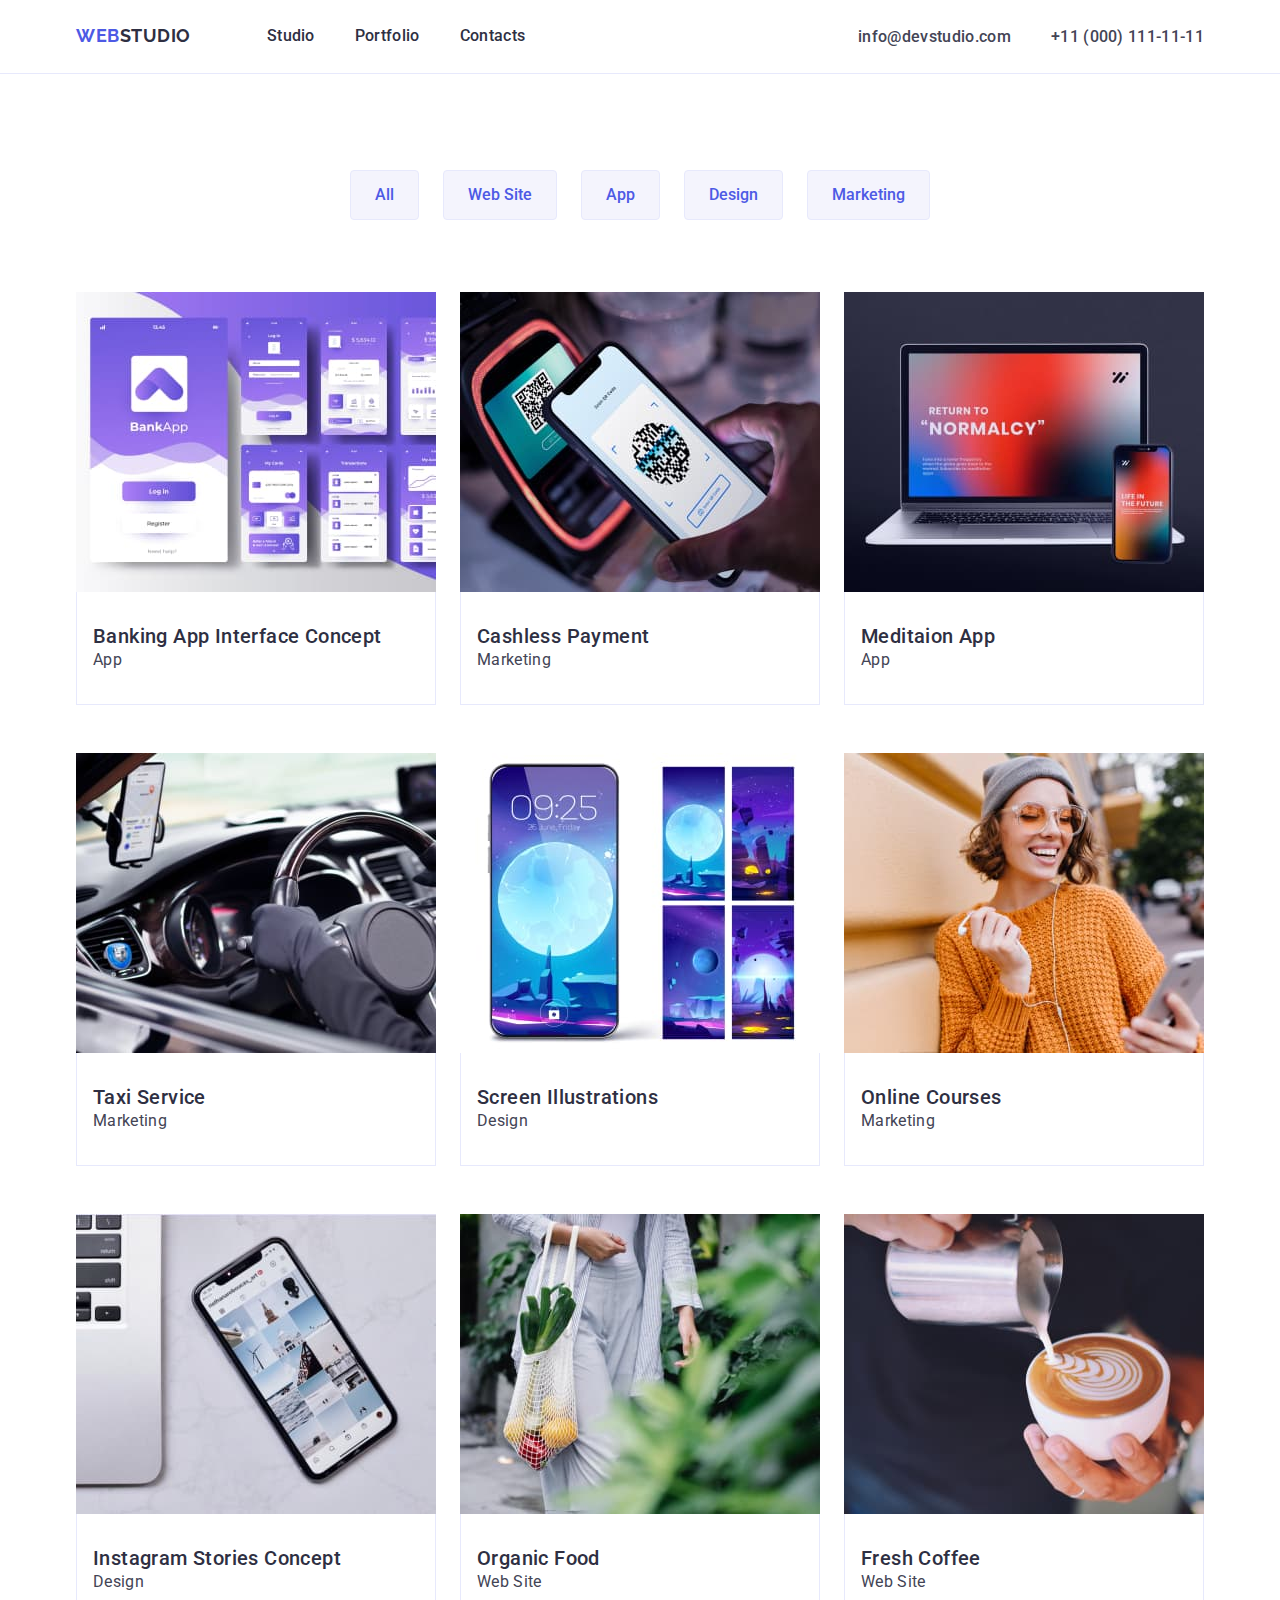
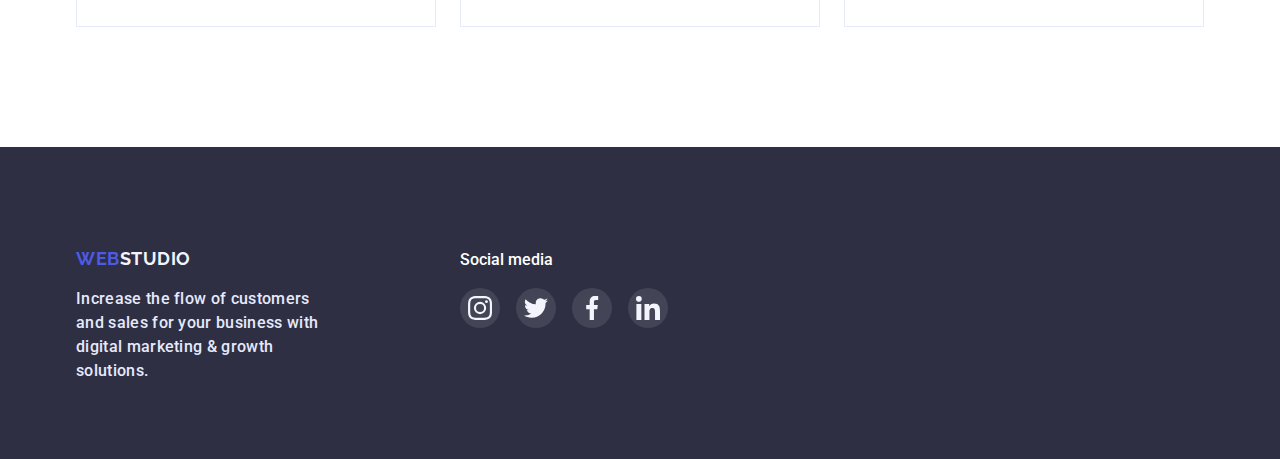
==== portfolio.html @ a1a96605 "add 4 hm" ====
<!DOCTYPE html>
<html lang="en">
  <head>
    <meta charset="UTF-8" />
    <meta http-equiv="X-UA-Compatible" content="IE=edge" />
    <meta name="viewport" content="width=device-width, initial-scale=1.0" />
    <title>home work</title>
    <link rel="preconnect" href="https://fonts.googleapis.com" />
    <link rel="preconnect" href="https://fonts.gstatic.com" crossorigin />
    <link
      href="https://fonts.googleapis.com/css2?family=Raleway:wght@700&family=Roboto:wght@400;500;700;900&display=swap"
      rel="stylesheet"
    />
    <link
      rel="stylesheet"
      href="https://cdn.jsdelivr.net/npm/modern-normalize@1.1.0/modern-normalize.min.css"
    />
    <link rel="stylesheet" href="./css/styles.css" />
  </head>

  <body>
    <header class="header">
      <div class="container flex">
        <nav class="flex">
          <a href="./index.htm" class="link logo"
            ><span class="brand-logo">Web</span>Studio</a
          >
          <ul class="header-list list flex">
            <li class="header-item">
              <a href="./index.htm" class="link link-nav">Studio</a>
            </li>
            <li class="header-item">
              <a href="./portfolio.html" class="link link-nav">Portfolio</a>
            </li>
            <li class="header-item">
              <a href="#" class="link link-nav">Contacts</a>
            </li>
          </ul>
        </nav>
        <ul class="header-contact list flex">
          <li class="header-contact-item">
            <a href="mailto:info@devstudio.com" class="link-mail link"
              >info@devstudio.com</a
            >
          </li>
          <li class="header-contact-item">
            <a href="tel:+110001111111" class="link-tel link"
              >+11 (000) 111-11-11</a
            >
          </li>
        </ul>
      </div>
    </header>
    <main>
      <section class="section-portfolio">
        <div class="container">
          <h1 class="visually-hidden">Portfolio</h1>
          <ul class="list flex gap filter-list">
            <li>
              <button type="button" class="button-filter">All</button>
            </li>
            <li>
              <button type="button" class="button-filter">Web Site</button>
            </li>
            <li>
              <button type="button" class="button-filter">App</button>
            </li>
            <li>
              <button type="button" class="button-filter">Design</button>
            </li>
            <li>
              <button type="button" class="button-filter">Marketing</button>
            </li>
          </ul>

          <ul class="list flex gallery-portfolio">
            <li class="portfolio-item">
              <a class="link" href="#">
                <img src="./images/portfolio1.jpg" alt="app" />
                <div class="portfolio-caption">
                  <h2 class="pic-title">Banking App Interface Concept</h2>
                  <p class="pic-text">App</p>
                </div>
              </a>
            </li>

            <li class="portfolio-item">
              <a class="link" href="#">
                <img src="./images/portfolio2.jpg" alt="phone" />
                <div class="portfolio-caption">
                  <h2 class="pic-title">Cashless Payment</h2>
                  <p class="pic-text">Marketing</p>
                </div>
              </a>
            </li>
            <li class="portfolio-item">
              <a class="link" href="#">
                <img src="./images/potfolio3.jpg" alt="laptop and phone" />
                <div class="portfolio-caption">
                  <h2 class="pic-title">Meditaion App</h2>
                  <p class="pic-text">App</p>
                </div>
              </a>
            </li>
            <li class="portfolio-item">
              <a class="link" href="#">
                <img src="./images/portfolio4.jpg" alt="driver" />
                <div class="portfolio-caption">
                  <h2 class="pic-title">Taxi Service</h2>
                  <p class="pic-text">Marketing</p>
                </div>
              </a>
            </li>
            <li class="portfolio-item">
              <a class="link" href="#">
                <img src="./images/portfolio5.jpg" alt="phone screen" />
                <div class="portfolio-caption">
                  <h2 class="pic-title">Screen Illustrations</h2>
                  <p class="pic-text">Design</p>
                </div>
              </a>
            </li>
            <li class="portfolio-item">
              <a class="link" href="#">
                <img src="./images/portfolio6.jpg" alt="smile girl" />
                <div class="portfolio-caption">
                  <h2 class="pic-title">Online Courses</h2>
                  <p class="pic-text">Marketing</p>
                </div>
              </a>
            </li>
            <li class="portfolio-item">
              <a class="link" href="#">
                <img src="./images/portfolio7.jpg" alt="mobile phone" />
                <div class="portfolio-caption">
                  <h2 class="pic-title">Instagram Stories Concept</h2>
                  <p class="pic-text">Design</p>
                </div>
              </a>
            </li>
            <li class="portfolio-item">
              <a class="link" href="#">
                <img src="./images/portfolio8.jpg" alt="grocery bag" />
                <div class="portfolio-caption">
                  <h2 class="pic-title">Organic Food</h2>
                  <p class="pic-text">Web Site</p>
                </div>
              </a>
            </li>
            <li class="portfolio-item">
              <a class="link" href="#">
                <img src="./images/portfolio9.jpg" alt="coffee" />
                <div class="portfolio-caption">
                  <h2 class="pic-title">Fresh Coffee</h2>
                  <p class="pic-text">Web Site</p>
                </div>
              </a>
            </li>
          </ul>
        </div>
      </section>
    </main>
    <!-- --------------------FOOTER--------------- -->
    <footer class="footer">
      <div class="container flex">
        <div>
          <a href="./index.htm" class="link logo"
            ><span class="brand-logo">Web</span
            ><span class="logo-bot">Studio</span></a
          >
          <p class="footer-text">
            Increase the flow of customers and sales for your business with
            digital marketing & growth solutions.
          </p>
        </div>
        <div class="footer-right">
          <p class="footer-social">Social media</p>
          <ul class="list flex footer-right-list">
            <li class="footer-item flex">
              <a href="#" class="footer-link-icon">
                <svg class="footer-icon" width="24" height="24">
                  <use href="./images/symbol-defs.svg#icon-instagram"></use>
                </svg>
              </a>
            </li>

            <li class="flex footer-item">
              <a href="#" class="footer-link-icon">
                <svg class="footer-icon" width="24" height="24">
                  <use href="./images/symbol-defs.svg#icon-twitter"></use>
                </svg>
              </a>
            </li>

            <li class="flex footer-item">
              <a href="#" class="footer-link-icon">
                <svg class="footer-icon" width="24" height="24">
                  <use href="./images/symbol-defs.svg#icon-facebook"></use>
                </svg>
              </a>
            </li>

            <li class="flex footer-item">
              <a href="#" class="footer-link-icon">
                <svg class="footer-icon" width="24" height="24">
                  <use href="./images/symbol-defs.svg#icon-linkedin"></use>
                </svg>
              </a>
            </li>
          </ul>
        </div>
      </div>
    </footer>
  </body>
</html>
---- css/styles.css ----
:root {
  --brand-color: #4d5ae5;
  --dark-color: #2e2f42;
  --success-color: #31d0aa;
  --text-color: #434455;
  --subtle-color: #8e8f99;
  --accent-color: #e7e9fc;
  --light-color: #f4f4fd;
  --white-color: #ffffff;
  --press-color: #404bbf;
}

body {
  font-family: "Roboto", sans-serif;
  background-color: var(--white-color);
}

.list {
  list-style: none;
  padding: 0;
  margin: 0;
}

.link {
  text-decoration: none;
}

.visually-hidden {
  position: absolute;
  width: 1px;
  height: 1px;
  margin: -1px;
  border: 0;
  padding: 0;
  white-space: nowrap;
  clip-path: inset(100%);
  clip: rect(0 0 0 0);
  overflow: hidden;
}
h1,
h2,
h3,
p,
ul,
ol {
  margin: 0px;
}

img {
  display: block;
}

.flex {
  display: flex;
}

.gap {
  gap: 24px;
}

.button {
  cursor: pointer;
}

.container {
  margin-right: auto;
  margin-left: auto;
  width: 1158px;
  padding-left: 15px;
  padding-right: 15px;
  align-items: baseline;
  /* outline: 2px solid tomato; */
}
/* ----------------------HEADER */

.header {
  padding-top: 24px;
  padding-bottom: 24px;
  border-bottom: 1px solid #e7e9fc;
}

.brand-logo {
  color: var(--brand-color);
}

.logo {
  font-family: "Raleway", sans-serif;
  font-weight: 700;
  font-size: 18px;
  line-height: 1.33;
  display: flex;
  align-items: center;
  letter-spacing: 0.03em;
  text-transform: uppercase;
  color: var(--dark-color);
}

.link-nav {
  font-weight: 500;
  font-size: 16px;
  line-height: 1.5;
  letter-spacing: 0.02em;
  color: var(--dark-color);
}

.link-mail {
  font-weight: 500;
  font-size: 16px;
  line-height: 1.5;
  letter-spacing: 0.02em;
  color: var(--text-color);
}

.link-nav:hover,
.link-nav:focus,
.link-mail:hover,
.link-mail:focus {
  color: var(--brand-color);
}

.link-tel {
  font-weight: 500;
  font-size: 16px;
  line-height: 1.5;
  letter-spacing: 0.02em;
  color: var(--text-color);
}

.link-tel:hover,
.link-tel:focus {
  color: var(--brand-color);
}

.header-list {
  margin-left: 76px;
  gap: 40px;
}

.header-contact {
  margin-left: auto;
  gap: 40px;
}

/*--------------- hero */
.hero {
  background-color: var(--dark-color);
  text-align: center;

  padding-top: 188px;
  padding-bottom: 188px;
}

.hero-title {
  font-weight: 700;
  font-size: 56px;
  line-height: 1.07;
  letter-spacing: 0.02em;
  color: var(--white-color);

  max-width: 496px;
  margin-right: auto;
  margin-left: auto;
  margin-bottom: 48px;
}

.button-hero {
  font-family: inherit;
  font-weight: 500;
  font-size: 16px;
  line-height: 1.18;
  display: inline-block;
  align-items: center;
  letter-spacing: 0.04em;
  color: var(--white-color);
  cursor: pointer;
  background-color: var(--brand-color);
  border: none;

  box-shadow: 0px 4px 4px rgba(0, 0, 0, 0.15);
  border-radius: 4px;
  padding: 16px 32px;
}

.button-hero:hover,
.button-hero:focus {
  background-color: #404bbf;
}

.overlay {
  max-width: 1440px;
  height: 600px;
  margin-left: auto;
  margin-right: auto;
  background-image: linear-gradient(
      to right,
      rgba(46, 47, 66, 0.7),
      rgba(46, 47, 66, 0.7)
    ),
    url(../images/hero.jpg);
  background-repeat: no-repeat;
  background-size: cover;
  background-position: center;
}
/* -----------------SECTION METHODS */

.method {
  padding-top: 120px;
  padding-bottom: 120px;
}

.methods-title {
  font-weight: 500;
  font-size: 20px;
  line-height: 1.2;
  letter-spacing: 0.02em;
  color: var(--dark-color);

  margin-top: 0px;
  margin-bottom: 8px;
}

.methods-text {
  font-weight: 400;
  font-size: 16px;
  line-height: 1.5;
  letter-spacing: 0.02em;
  color: var(--text-color);
}

.method-list {
  flex-basis: calc((100% - 24px * 3) / 4);
}

/* .method-item {
    width: 264px;
    
  } */

.item-antenna {
  display: flex;
  background-color: var(--light-color);
  width: 264px;
  height: 112px;
  align-content: center;
  justify-content: center;
  flex-wrap: wrap;
  margin-bottom: 8px;
}
/* .method-item::before {
  display: inline-block;
  content: "";
  width: 264px;
  height: 112px;
  /* background-image: url(../images/Feature\ 1.png); */
/* background-repeat: no-repeat; */
/* background-size: contain; */
/* background-position: central;
  background-color: var(--light-color); */
/* outline: 2px solid tomato; */
/* } */

/* .item-antenna::before {
  background-image: url(../images/Feature\ 1.png);
} */

/* .item-cloc::before {
  background-image: url(../images/Feature\ 2.png);
} */

/* .item-computer::before {
  background-image: url(../images/Feature\ 3.png);
} */

/* .item-spaceman::before {
  background-image: url(../images/Feature\ 4.png);
}  */
/* ---------------- SECTION GALLERY */

.gallery-title {
  font-weight: 700;
  font-size: 36px;
  line-height: 1.11;
  text-align: center;
  letter-spacing: 0.02em;
  text-transform: capitalize;
  color: var(--dark-color);
  margin-bottom: 72px;

  flex-basis: calc((100% - 24px * 3) / 4);
}

.gallery {
  padding-bottom: 120px;
}

/*---------------------- our team  */
.team {
  background-color: var(--light-color);

  padding-top: 120px;
  padding-bottom: 120px;
}

.team-title {
  font-weight: 500;
  font-size: 36px;
  line-height: 1.11;
  text-align: center;
  letter-spacing: 0.02em;

  color: var(--dark-color);
  margin-bottom: 72px;
}

.team-name {
  font-weight: 500;
  font-size: 20px;
  line-height: 1.2;
  text-align: center;
  letter-spacing: 0.02em;
  color: var(--dark-color);

  margin-bottom: 8px;
  padding-top: 32px;
}

.team-position {
  font-weight: 500;
  font-size: 16px;
  line-height: 1.5;
  text-align: center;
  letter-spacing: 0.02em;
  color: var(--text-color);
}
.team-item {
  background-color: var(--white-color);
  border-radius: 0px 0px 4px 4px;
  padding-bottom: 32px;
  box-shadow: 0px 1px 6px rgba(46, 47, 66, 0.08),
    0px 1px 1px rgba(46, 47, 66, 0.16), 0px 2px 1px rgba(46, 47, 66, 0.08);
}

.team-link-icon {
  display: flex;
  justify-content: center;
  align-items: center;
  background-color: var(--brand-color);
  border-radius: 50%;
  width: 40px;
  height: 40px;
}

.center {
  justify-content: center;
}

.team-link-icon:hover,
.team-link-icon:focus {
  background-color: var(--press-color);
}

.social-team-list {
  margin-top: 8px;
  justify-content: center;
  display: flex;
  gap: 24px;
}

/* .team-icon {
  margin-top: 12px;
  margin-left: 12px;
} */

/* -----------------------CUSTOMERS */
.customers {
  padding-top: 130px;
  padding-bottom: 120px;
}
.customers-title {
  margin-bottom: 72px;

  font-family: "Roboto", sans-serif;
  font-weight: 700;
  font-size: 36px;
  line-height: 1.11;
  letter-spacing: 2%;
  text-align: center;
}

.customers-item {
  width: 168px;
  height: 88px;

  border: 1px solid var(--subtle-color);
  border-radius: 4px;
  background-color: var(--white-color);

  /* display: flex;
  align-content: center;
  justify-content: center;
  flex-wrap: wrap; */
}

.customers-link {
  display: flex;
  align-content: center;
  justify-content: center;
  flex-wrap: wrap;
  width: 168px;
  height: 88px;
  fill: var(--subtle-color);
}

.customers-item:hover,
.customers-item:focus {
  border: 1px solid var(--press-color);
}

.customers-link:hover,
.customers-link:focus {
  fill: var(--press-color);
}

/*-------------- footer */

.footer {
  background-color: var(--dark-color);
  padding-top: 100px;
  padding-bottom: 100px;
}

.footer-text {
  font-weight: 500;
  font-size: 16px;
  line-height: 1.5;
  letter-spacing: 0.02em;
  color: var(--accent-color);
  width: 264px;
  height: 72px;

  margin-top: 16px;
}

.logo-bot {
  color: var(--light-color);
}

.footer-social {
  font-family: "Roboto", sans-serif;
  font-weight: 500;
  font-size: 16px;
  line-height: 1.5;
  letter-spacing: 2%;
  color: #ffffff;
  width: 96px;
  height: 24px;
  margin-bottom: 16px;
}

.footer-right {
  margin-left: 120px;
  width: 208px;
  height: 80px;
}

.footer-right-list {
  gap: 16px;
}

.footer-link-icon {
  display: flex;
  justify-content: center;
  align-items: center;
  width: 40px;
  height: 40px;
  background-color: rgba(255, 255, 255, 0.1);
  border-radius: 50%;
}

.footer-link-icon:hover,
.footer-link-icon:focus {
  background-color: var(--success-color);
}

/* .footer-icon {
  margin-left: 8px;
  margin-top: 8px;
} */

/* ----------------------portfolio page  */
.button-filter {
  background: var(--light-text);

  border-radius: 4px;
  font-family: "Roboto", sans-serif;
  font-weight: 500;
  font-size: 16px;
  line-height: 1.5;
  color: var(--brand-color);
  cursor: pointer;

  background: var(--light-color);
  border: 1px solid var(--accent-color);

  padding: 12px 24px;
}

.button-filter:hover,
.button-filter:focus {
  background-color: var(--press-color);
  color: var(--white-color);
  border: 1px solid var(--press-color);
  box-shadow: 0px 3px 1px rgba(0, 0, 0, 0.1), 0px 2px 1px rgba(0, 0, 0, 0.08),
    0px 2px 2px rgba(0, 0, 0, 0.12);
}

.pic-title {
  font-weight: 500;
  font-size: 20px;
  line-height: 1.2;
  letter-spacing: 0.02em;
  color: var(--dark-color);
}

.pic-text {
  font-weight: 400;
  font-size: 16px;
  line-height: 24px;
  letter-spacing: 0.02em;
  color: var(--text-color);
}

.portfolio-caption {
  padding: 32px 0px;
  border: 1px solid var(--accent-color);
  border-top: none;
  padding-left: 16px;
}

.filter-list {
  justify-content: center;

  margin-bottom: 72px;
}

.gallery-portfolio {
  flex-wrap: wrap;
  flex-basis: calc((100% - 24px * 8) / 9);
  column-gap: 24px;
  row-gap: 48px;
}

.section-portfolio {
  padding-top: 96px;
  padding-bottom: 120px;
}

.portfolio-item:hover,
.portfolio-item:focus {
  box-shadow: 0px 1px 6px rgba(46, 47, 66, 0.08),
    0px 1px 1px rgba(46, 47, 66, 0.16), 0px 2px 1px rgba(46, 47, 66, 0.08);
}
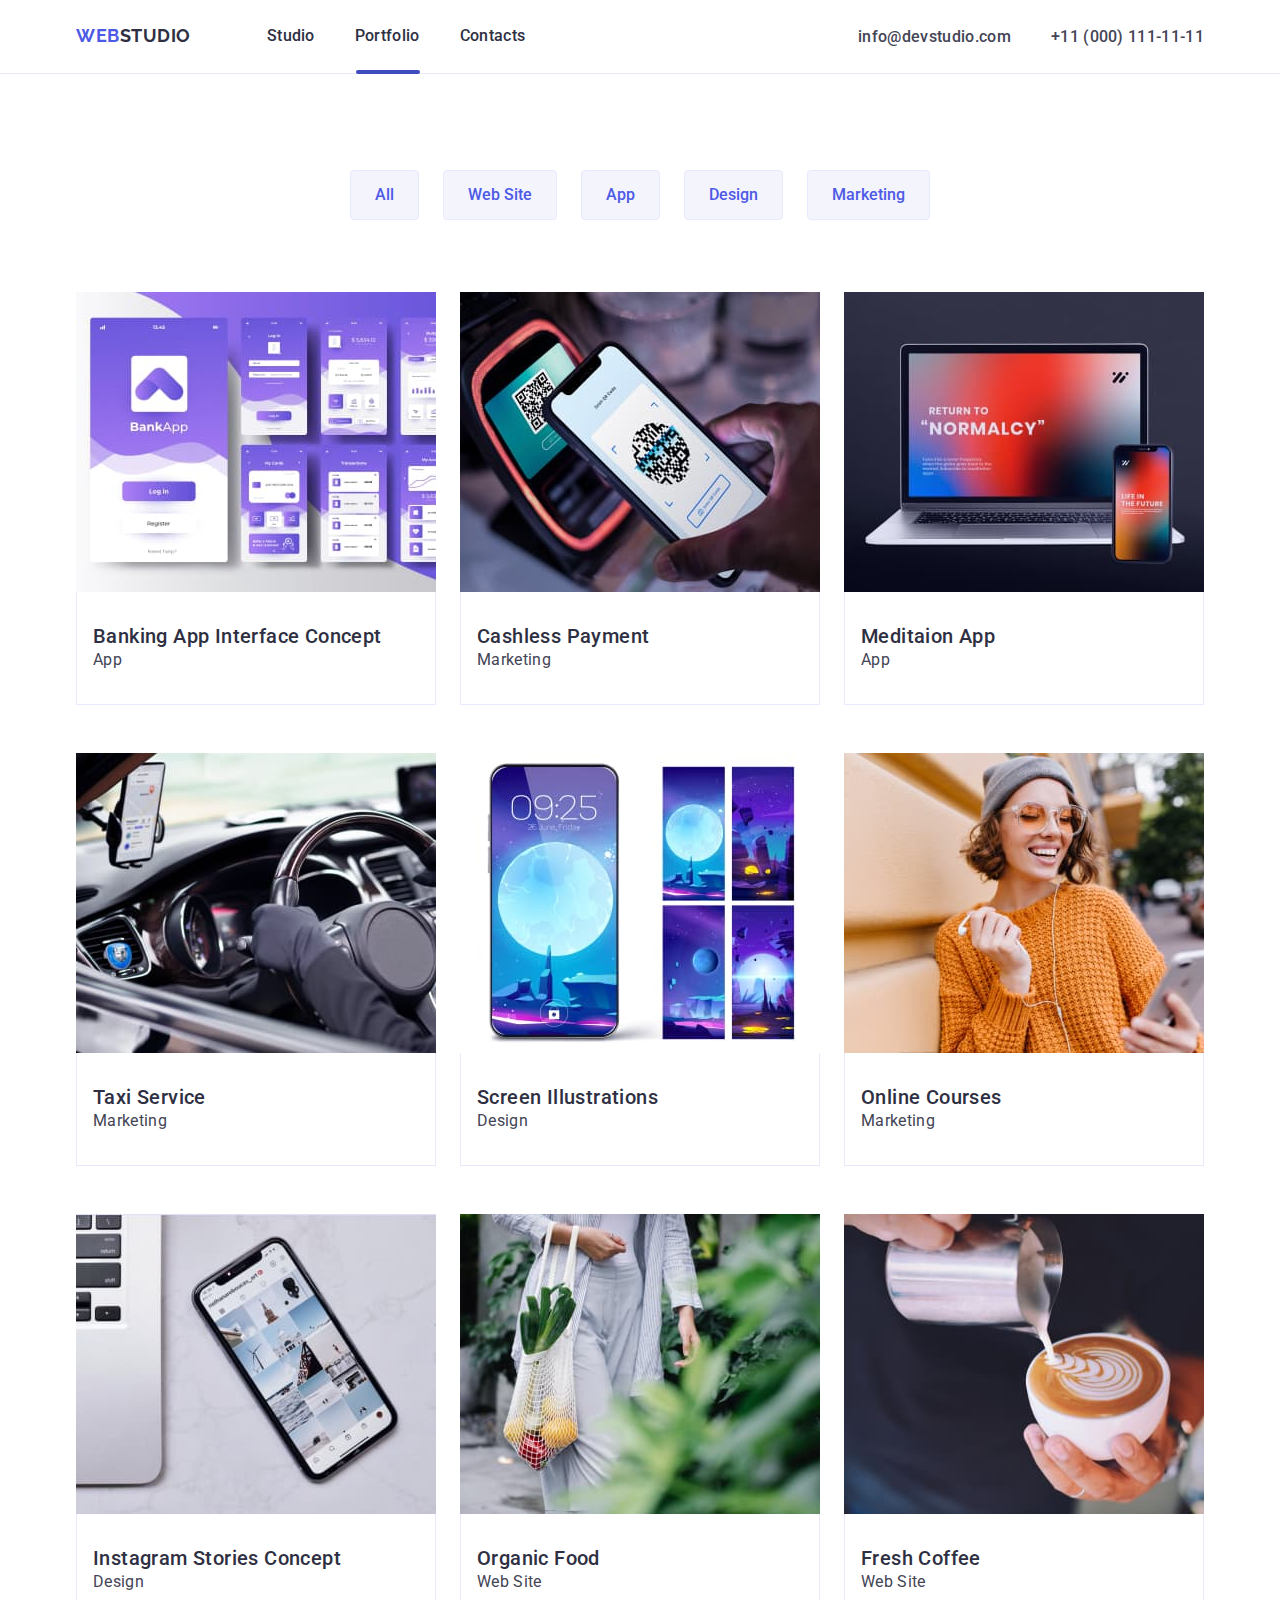
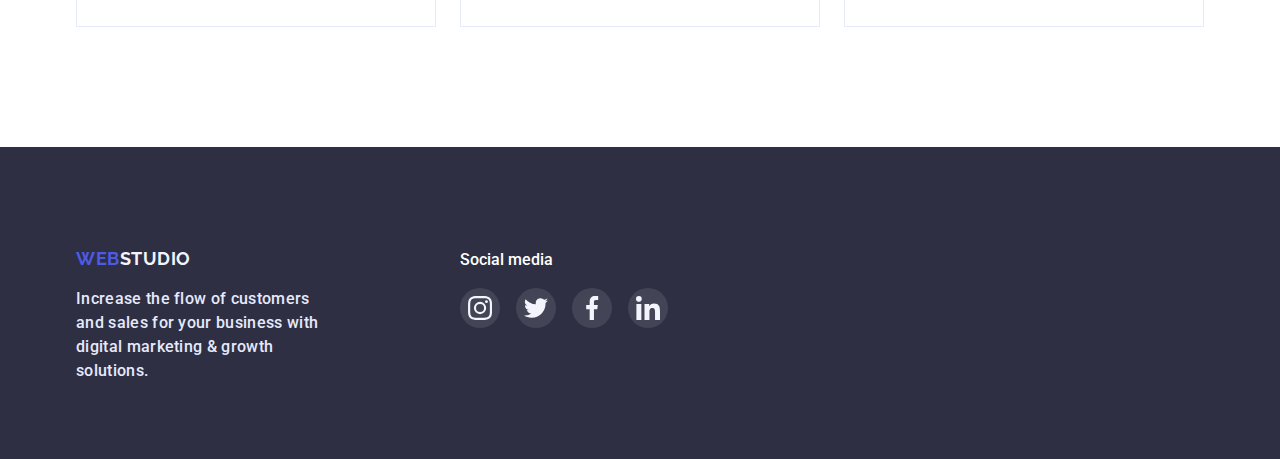
==== commit 34ea2372: "add after portfolio" ====
--- a/portfolio.html
+++ b/portfolio.html
@@ -30,7 +30,7 @@
               <a href="./index.htm" class="link link-nav">Studio</a>
             </li>
             <li class="header-item">
-              <a href="./portfolio.html" class="link link-nav">Portfolio</a>
+              <a href="./portfolio.html" class="link link-nav portfolio">Portfolio</a>
             </li>
             <li class="header-item">
               <a href="#" class="link link-nav">Contacts</a>
--- a/css/styles.css
+++ b/css/styles.css
@@ -101,6 +101,8 @@
   line-height: 1.5;
   letter-spacing: 0.02em;
   color: var(--dark-color);
+
+  
 }
 
 .link-mail {
@@ -139,6 +141,34 @@
 .header-contact {
   margin-left: auto;
   gap: 40px;
+}
+
+.header-item {
+  position: relative;
+}
+
+.studio::after {
+  content: "";
+  height: 4px;
+  width: 48px;
+  background-color: var(--press-color);
+  position: absolute;
+  bottom: -26px;
+  right: 0px;
+
+  border-radius: 4px;
+}
+
+.portfolio::after {
+  content: "";
+  height: 4px;
+  width: 64px;
+  background-color: var(--press-color);
+  position: absolute;
+  bottom: -26px;
+  right: 0px;
+
+  border-radius: 4px;
 }
 
 /*--------------- hero */
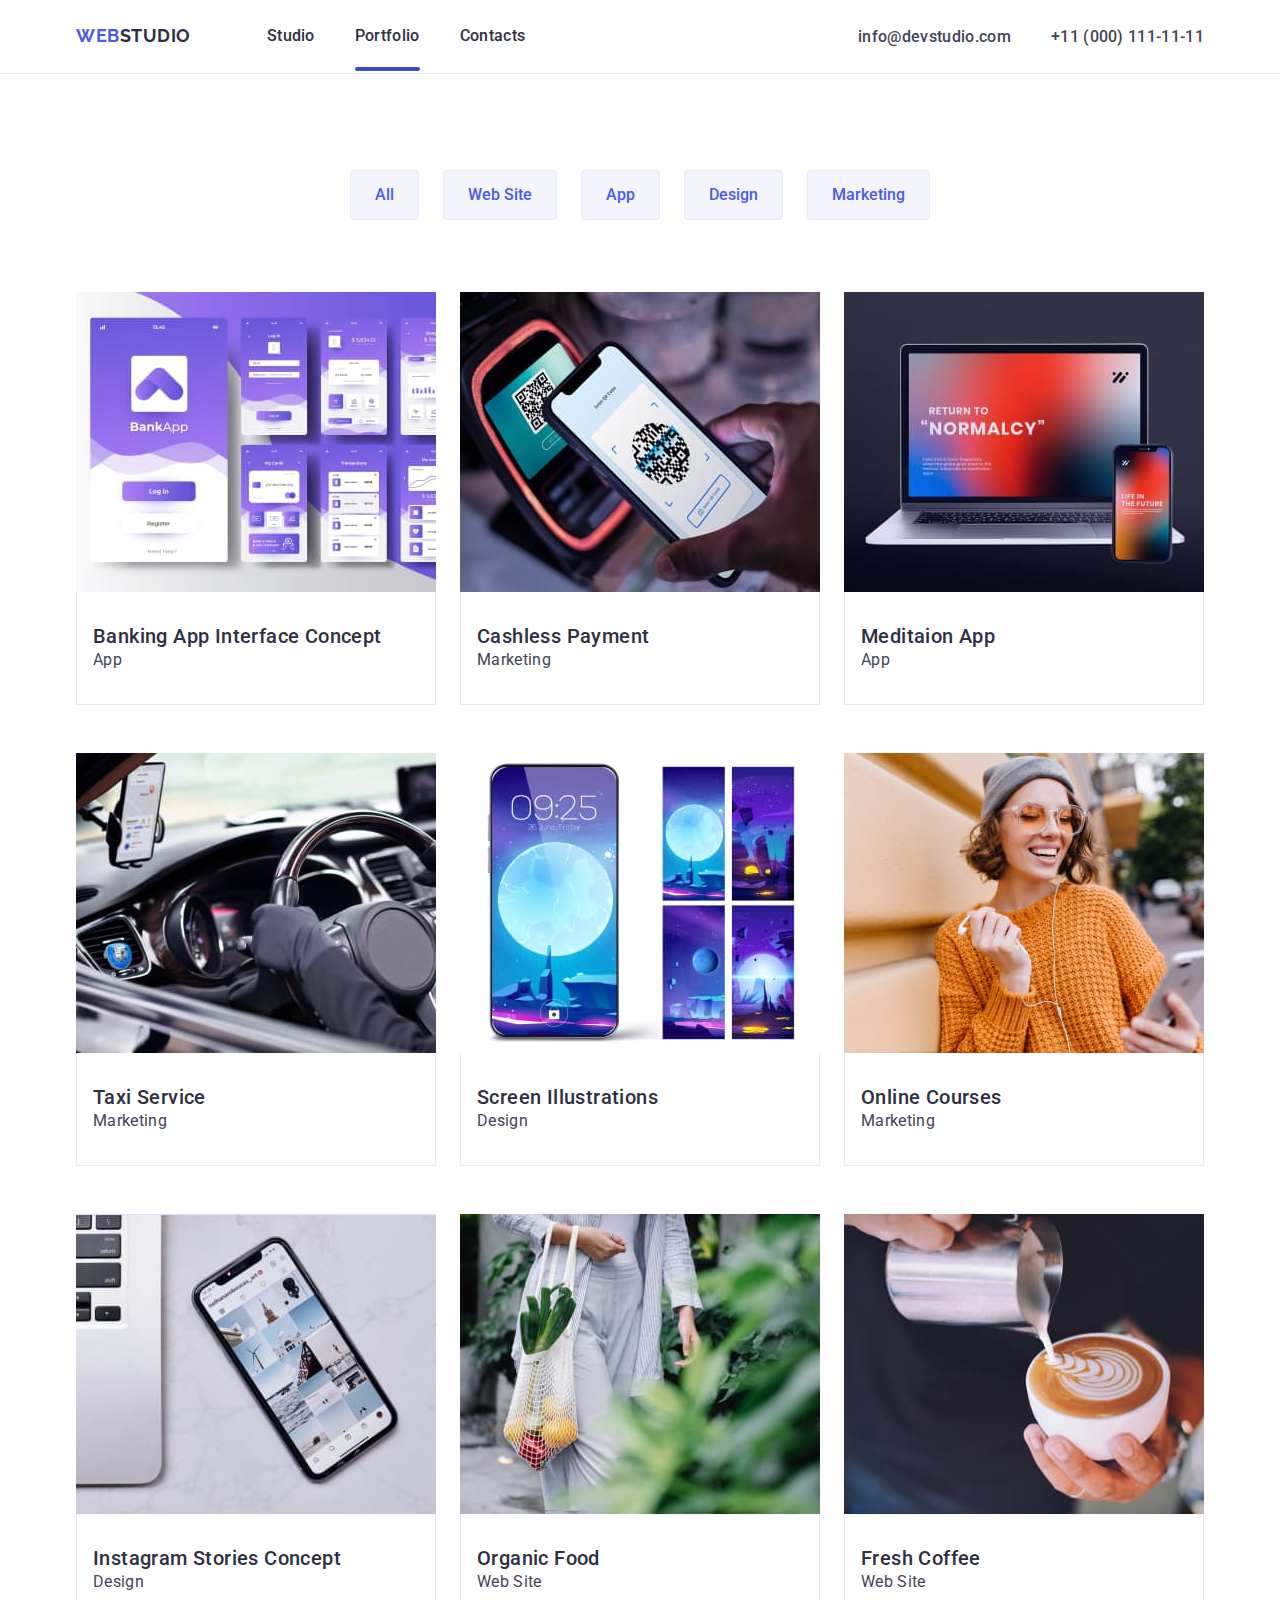
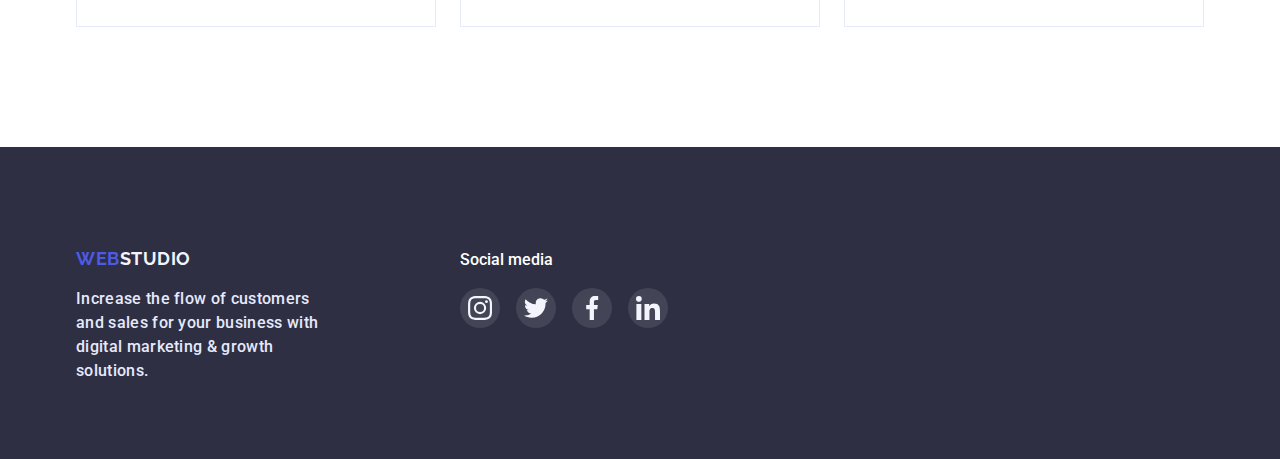
==== commit 6d98f0c5: "add cover text on portfolio" ====
--- a/portfolio.html
+++ b/portfolio.html
@@ -15,6 +15,11 @@
       rel="stylesheet"
       href="https://cdn.jsdelivr.net/npm/modern-normalize@1.1.0/modern-normalize.min.css"
     />
+    <link
+      rel="stylesheet"
+      href="https://cdnjs.cloudflare.com/ajax/libs/animate.css/4.1.1/animate.min.css"
+    />
+    <link href="https://unpkg.com/aos@2.3.1/dist/aos.css" rel="stylesheet" />
     <link rel="stylesheet" href="./css/styles.css" />
   </head>
 
@@ -30,7 +35,9 @@
               <a href="./index.htm" class="link link-nav">Studio</a>
             </li>
             <li class="header-item">
-              <a href="./portfolio.html" class="link link-nav portfolio">Portfolio</a>
+              <a href="./portfolio.html" class="link link-nav current"
+                >Portfolio</a
+              >
             </li>
             <li class="header-item">
               <a href="#" class="link link-nav">Contacts</a>
@@ -76,7 +83,15 @@
           <ul class="list flex gallery-portfolio">
             <li class="portfolio-item">
               <a class="link" href="#">
-                <img src="./images/portfolio1.jpg" alt="app" />
+                <div class="cover-wrap">
+                  <img src="./images/portfolio1.jpg" alt="app" width="360" />
+                  <p class="cover-text">
+                    14 Stylish and User-Friendly App Design Concepts · Task
+                    Manager App · Calorie Tracker App · Exotic Fruit Ecommerce
+                    App · Cloud Storage App
+                  </p>
+                </div>
+
                 <div class="portfolio-caption">
                   <h2 class="pic-title">Banking App Interface Concept</h2>
                   <p class="pic-text">App</p>
@@ -86,7 +101,15 @@
 
             <li class="portfolio-item">
               <a class="link" href="#">
-                <img src="./images/portfolio2.jpg" alt="phone" />
+                <div class="cover-wrap">
+                  <img src="./images/portfolio2.jpg" alt="phone" />
+                  <p class="cover-text">
+                    14 Stylish and User-Friendly App Design Concepts · Task
+                    Manager App · Calorie Tracker App · Exotic Fruit Ecommerce
+                    App · Cloud Storage App
+                  </p>
+                </div>
+
                 <div class="portfolio-caption">
                   <h2 class="pic-title">Cashless Payment</h2>
                   <p class="pic-text">Marketing</p>
@@ -95,7 +118,15 @@
             </li>
             <li class="portfolio-item">
               <a class="link" href="#">
-                <img src="./images/potfolio3.jpg" alt="laptop and phone" />
+                <div class="cover-wrap">
+                  <img src="./images/potfolio3.jpg" alt="laptop and phone" />
+                  <p class="cover-text">
+                    14 Stylish and User-Friendly App Design Concepts · Task
+                    Manager App · Calorie Tracker App · Exotic Fruit Ecommerce
+                    App · Cloud Storage App
+                  </p>
+                </div>
+
                 <div class="portfolio-caption">
                   <h2 class="pic-title">Meditaion App</h2>
                   <p class="pic-text">App</p>
@@ -104,7 +135,15 @@
             </li>
             <li class="portfolio-item">
               <a class="link" href="#">
-                <img src="./images/portfolio4.jpg" alt="driver" />
+                <div class="cover-wrap">
+                  <img src="./images/portfolio4.jpg" alt="driver" />
+                  <p class="cover-text">
+                    14 Stylish and User-Friendly App Design Concepts · Task
+                    Manager App · Calorie Tracker App · Exotic Fruit Ecommerce
+                    App · Cloud Storage App
+                  </p>
+                </div>
+
                 <div class="portfolio-caption">
                   <h2 class="pic-title">Taxi Service</h2>
                   <p class="pic-text">Marketing</p>
@@ -113,7 +152,15 @@
             </li>
             <li class="portfolio-item">
               <a class="link" href="#">
-                <img src="./images/portfolio5.jpg" alt="phone screen" />
+                <div class="cover-wrap">
+                  <img src="./images/portfolio5.jpg" alt="phone screen" />
+                  <p class="cover-text">
+                    14 Stylish and User-Friendly App Design Concepts · Task
+                    Manager App · Calorie Tracker App · Exotic Fruit Ecommerce
+                    App · Cloud Storage App
+                  </p>
+                </div>
+
                 <div class="portfolio-caption">
                   <h2 class="pic-title">Screen Illustrations</h2>
                   <p class="pic-text">Design</p>
@@ -122,7 +169,15 @@
             </li>
             <li class="portfolio-item">
               <a class="link" href="#">
-                <img src="./images/portfolio6.jpg" alt="smile girl" />
+                <div class="cover-wrap">
+                  <img src="./images/portfolio6.jpg" alt="smile girl" />
+                  <p class="cover-text">
+                    14 Stylish and User-Friendly App Design Concepts · Task
+                    Manager App · Calorie Tracker App · Exotic Fruit Ecommerce
+                    App · Cloud Storage App
+                  </p>
+                </div>
+
                 <div class="portfolio-caption">
                   <h2 class="pic-title">Online Courses</h2>
                   <p class="pic-text">Marketing</p>
@@ -131,7 +186,15 @@
             </li>
             <li class="portfolio-item">
               <a class="link" href="#">
-                <img src="./images/portfolio7.jpg" alt="mobile phone" />
+                <div class="cover-wrap">
+                  <img src="./images/portfolio7.jpg" alt="mobile phone" />
+                  <p class="cover-text">
+                    14 Stylish and User-Friendly App Design Concepts · Task
+                    Manager App · Calorie Tracker App · Exotic Fruit Ecommerce
+                    App · Cloud Storage App
+                  </p>
+                </div>
+
                 <div class="portfolio-caption">
                   <h2 class="pic-title">Instagram Stories Concept</h2>
                   <p class="pic-text">Design</p>
@@ -140,7 +203,15 @@
             </li>
             <li class="portfolio-item">
               <a class="link" href="#">
-                <img src="./images/portfolio8.jpg" alt="grocery bag" />
+                <div class="cover-wrap">
+                  <img src="./images/portfolio8.jpg" alt="grocery bag" />
+                  <p class="cover-text">
+                    14 Stylish and User-Friendly App Design Concepts · Task
+                    Manager App · Calorie Tracker App · Exotic Fruit Ecommerce
+                    App · Cloud Storage App
+                  </p>
+                </div>
+
                 <div class="portfolio-caption">
                   <h2 class="pic-title">Organic Food</h2>
                   <p class="pic-text">Web Site</p>
@@ -149,7 +220,15 @@
             </li>
             <li class="portfolio-item">
               <a class="link" href="#">
-                <img src="./images/portfolio9.jpg" alt="coffee" />
+                <div class="cover-wrap">
+                  <img src="./images/portfolio9.jpg" alt="coffee" />
+                  <p class="cover-text">
+                    14 Stylish and User-Friendly App Design Concepts · Task
+                    Manager App · Calorie Tracker App · Exotic Fruit Ecommerce
+                    App · Cloud Storage App
+                  </p>
+                </div>
+
                 <div class="portfolio-caption">
                   <h2 class="pic-title">Fresh Coffee</h2>
                   <p class="pic-text">Web Site</p>
@@ -211,5 +290,9 @@
         </div>
       </div>
     </footer>
+    <script src="https://unpkg.com/aos@2.3.1/dist/aos.js"></script>
+    <script>
+      AOS.init();
+    </script>
   </body>
 </html>
--- a/css/styles.css
+++ b/css/styles.css
@@ -102,7 +102,23 @@
   letter-spacing: 0.02em;
   color: var(--dark-color);
 
-  
+  position: relative;
+
+  transition-property: color;
+  transition-duration: 250ms;
+  transition-timing-function: cubic-bezier(0.4, 0, 0.2, 1);
+}
+
+.link-nav.current::after {
+  content: "";
+  height: 4px;
+  width: 100%;
+  background-color: var(--press-color);
+  position: absolute;
+  bottom: -26px;
+
+  left: 0;
+  border-radius: 4px;
 }
 
 .link-mail {
@@ -111,6 +127,10 @@
   line-height: 1.5;
   letter-spacing: 0.02em;
   color: var(--text-color);
+
+  transition-property: color;
+  transition-duration: 250ms;
+  transition-timing-function: cubic-bezier(0.4, 0, 0.2, 1);
 }
 
 .link-nav:hover,
@@ -126,6 +146,10 @@
   line-height: 1.5;
   letter-spacing: 0.02em;
   color: var(--text-color);
+
+  transition-property: color;
+  transition-duration: 250ms;
+  transition-timing-function: cubic-bezier(0.4, 0, 0.2, 1);
 }
 
 .link-tel:hover,
@@ -145,30 +169,6 @@
 
 .header-item {
   position: relative;
-}
-
-.studio::after {
-  content: "";
-  height: 4px;
-  width: 48px;
-  background-color: var(--press-color);
-  position: absolute;
-  bottom: -26px;
-  right: 0px;
-
-  border-radius: 4px;
-}
-
-.portfolio::after {
-  content: "";
-  height: 4px;
-  width: 64px;
-  background-color: var(--press-color);
-  position: absolute;
-  bottom: -26px;
-  right: 0px;
-
-  border-radius: 4px;
 }
 
 /*--------------- hero */
@@ -209,6 +209,10 @@
   box-shadow: 0px 4px 4px rgba(0, 0, 0, 0.15);
   border-radius: 4px;
   padding: 16px 32px;
+
+  transition-property: background-color;
+  transition-duration: 250ms;
+  transition-timing-function: cubic-bezier(0.4, 0, 0.2, 1);
 }
 
 .button-hero:hover,
@@ -276,34 +280,7 @@
   flex-wrap: wrap;
   margin-bottom: 8px;
 }
-/* .method-item::before {
-  display: inline-block;
-  content: "";
-  width: 264px;
-  height: 112px;
-  /* background-image: url(../images/Feature\ 1.png); */
-/* background-repeat: no-repeat; */
-/* background-size: contain; */
-/* background-position: central;
-  background-color: var(--light-color); */
-/* outline: 2px solid tomato; */
-/* } */
-
-/* .item-antenna::before {
-  background-image: url(../images/Feature\ 1.png);
-} */
-
-/* .item-cloc::before {
-  background-image: url(../images/Feature\ 2.png);
-} */
-
-/* .item-computer::before {
-  background-image: url(../images/Feature\ 3.png);
-} */
-
-/* .item-spaceman::before {
-  background-image: url(../images/Feature\ 4.png);
-}  */
+
 /* ---------------- SECTION GALLERY */
 
 .gallery-title {
@@ -378,6 +355,10 @@
   border-radius: 50%;
   width: 40px;
   height: 40px;
+
+  transition-property: background-color;
+  transition-duration: 250ms;
+  transition-timing-function: cubic-bezier(0.4, 0, 0.2, 1);
 }
 
 .center {
@@ -395,11 +376,6 @@
   display: flex;
   gap: 24px;
 }
-
-/* .team-icon {
-  margin-top: 12px;
-  margin-left: 12px;
-} */
 
 /* -----------------------CUSTOMERS */
 .customers {
@@ -418,17 +394,17 @@
 }
 
 .customers-item {
-  width: 168px;
-  height: 88px;
-
   border: 1px solid var(--subtle-color);
   border-radius: 4px;
-  background-color: var(--white-color);
-
-  /* display: flex;
-  align-content: center;
-  justify-content: center;
-  flex-wrap: wrap; */
+
+  transition-property: border;
+  transition-duration: 250ms;
+  transition-timing-function: cubic-bezier(0.4, 0, 0.2, 1);
+}
+
+.customers-item:hover,
+.customers-item:focus {
+  border: 1px solid var(--press-color);
 }
 
 .customers-link {
@@ -439,11 +415,10 @@
   width: 168px;
   height: 88px;
   fill: var(--subtle-color);
-}
-
-.customers-item:hover,
-.customers-item:focus {
-  border: 1px solid var(--press-color);
+
+  transition-property: fill;
+  transition-duration: 250ms;
+  transition-timing-function: cubic-bezier(0.4, 0, 0.2, 1);
 }
 
 .customers-link:hover,
@@ -505,6 +480,10 @@
   height: 40px;
   background-color: rgba(255, 255, 255, 0.1);
   border-radius: 50%;
+
+  transition-property: background-color;
+  transition-duration: 250ms;
+  transition-timing-function: cubic-bezier(0.4, 0, 0.2, 1);
 }
 
 .footer-link-icon:hover,
@@ -512,11 +491,6 @@
   background-color: var(--success-color);
 }
 
-/* .footer-icon {
-  margin-left: 8px;
-  margin-top: 8px;
-} */
-
 /* ----------------------portfolio page  */
 .button-filter {
   background: var(--light-text);
@@ -533,6 +507,10 @@
   border: 1px solid var(--accent-color);
 
   padding: 12px 24px;
+
+  transition-property: background-color, color, border, box-shadow;
+  transition-duration: 250ms;
+  transition-timing-function: cubic-bezier(0.4, 0, 0.2, 1);
 }
 
 .button-filter:hover,
@@ -585,8 +563,71 @@
   padding-bottom: 120px;
 }
 
+.portfolio-item {
+  width: 360px;
+
+  transition-property: box-shadow;
+  transition-duration: 250ms;
+  transition-timing-function: cubic-bezier(0.4, 0, 0.2, 1);
+}
+
 .portfolio-item:hover,
 .portfolio-item:focus {
   box-shadow: 0px 1px 6px rgba(46, 47, 66, 0.08),
     0px 1px 1px rgba(46, 47, 66, 0.16), 0px 2px 1px rgba(46, 47, 66, 0.08);
 }
+
+.cover-wrap {
+  position: relative;
+  overflow: hidden;
+}
+
+.cover-text {
+  display: block;
+  width: 100%;
+  height: 100%;
+
+  position: absolute;
+  /* top: 0; */
+  font-family: "Roboto";
+  font-style: normal;
+  font-weight: 400;
+  font-size: 16px;
+  line-height: 1.5;
+  letter-spacing: 0.02em;
+
+  padding: 40px 32px 164px 32px;
+  background-color: var(--brand-color);
+
+  color: var(--light-color);
+
+  transform: translateY(100%);
+
+  transition-property: transform, top;
+  transition-duration: 250ms;
+  transition-timing-function: cubic-bezier(0.4, 0, 0.2, 1);
+}
+
+.portfolio-item:hover .cover-text {
+  transform: translateY(0%);
+  top: 0;
+}
+
+.backdrop {
+  position: fixed;
+  top: 0;
+  width: 100%;
+  height: 100%;
+  background-color: rgba(46, 47, 66, 0.4);
+}
+.modal {
+  position: absolute;
+  top: 50%;
+  left: 50%;
+transform: translate(-50%, -50%);
+
+  width: 408px;
+  min-height: 576px;
+  background: #FCFCFC;
+  border-radius: 4px;
+}